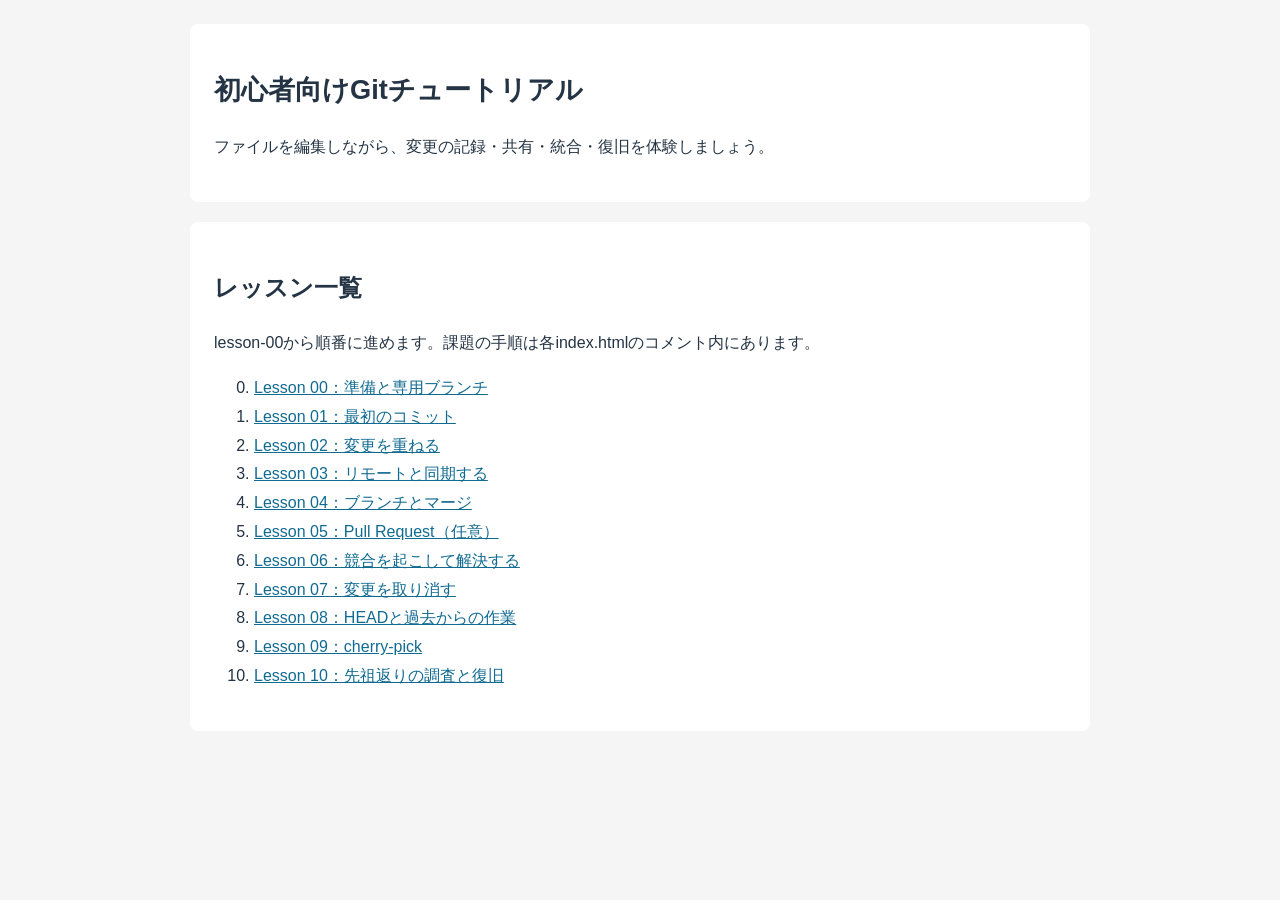
==== index.html @ 52aa2a55 "[feat] 残りの課題を追加" ====
<!DOCTYPE html>
<html lang="ja">
<head>
  <meta charset="UTF-8">
  <meta name="viewport" content="width=device-width, initial-scale=1.0">
  <title>初心者向けGitチュートリアル</title>
  <link rel="stylesheet" href="assets/css/style.css">
</head>
<body>
  <header><h1>初心者向けGitチュートリアル</h1><p>ファイルを編集しながら、変更の記録・共有・統合・復旧を体験しましょう。</p></header>
  <main><h2>レッスン一覧</h2><p>lesson-00から順番に進めます。課題の手順は各index.htmlのコメント内にあります。</p><ol start="0">
      <li><a href="lesson-00/index.html">Lesson 00：準備と専用ブランチ</a></li>
      <li><a href="lesson-01/index.html">Lesson 01：最初のコミット</a></li>
      <li><a href="lesson-02/index.html">Lesson 02：変更を重ねる</a></li>
      <li><a href="lesson-03/index.html">Lesson 03：リモートと同期する</a></li>
      <li><a href="lesson-04/index.html">Lesson 04：ブランチとマージ</a></li>
      <li><a href="lesson-05/index.html">Lesson 05：Pull Request（任意）</a></li>
      <li><a href="lesson-06/index.html">Lesson 06：競合を起こして解決する</a></li>
      <li><a href="lesson-07/index.html">Lesson 07：変更を取り消す</a></li>
      <li><a href="lesson-08/index.html">Lesson 08：HEADと過去からの作業</a></li>
      <li><a href="lesson-09/index.html">Lesson 09：cherry-pick</a></li>
      <li><a href="lesson-10/index.html">Lesson 10：先祖返りの調査と復旧</a></li>
  </ol></main>
</body>
</html>
---- assets/css/style.css ----
html { font-family: sans-serif; line-height: 1.8; color: #243444; background: #f5f5f5; }
body { max-width: 900px; margin: auto; padding: 24px; }
header, main, nav { background: white; padding: 24px; margin-bottom: 20px; border-radius: 8px; }
h1 { font-size: 1.7rem; }
section { padding: 16px; border-left: 4px solid #2a9d8f; }
a { color: #116b91; }
nav { display: flex; flex-wrap: wrap; gap: 24px; }
code { overflow-wrap: anywhere; }
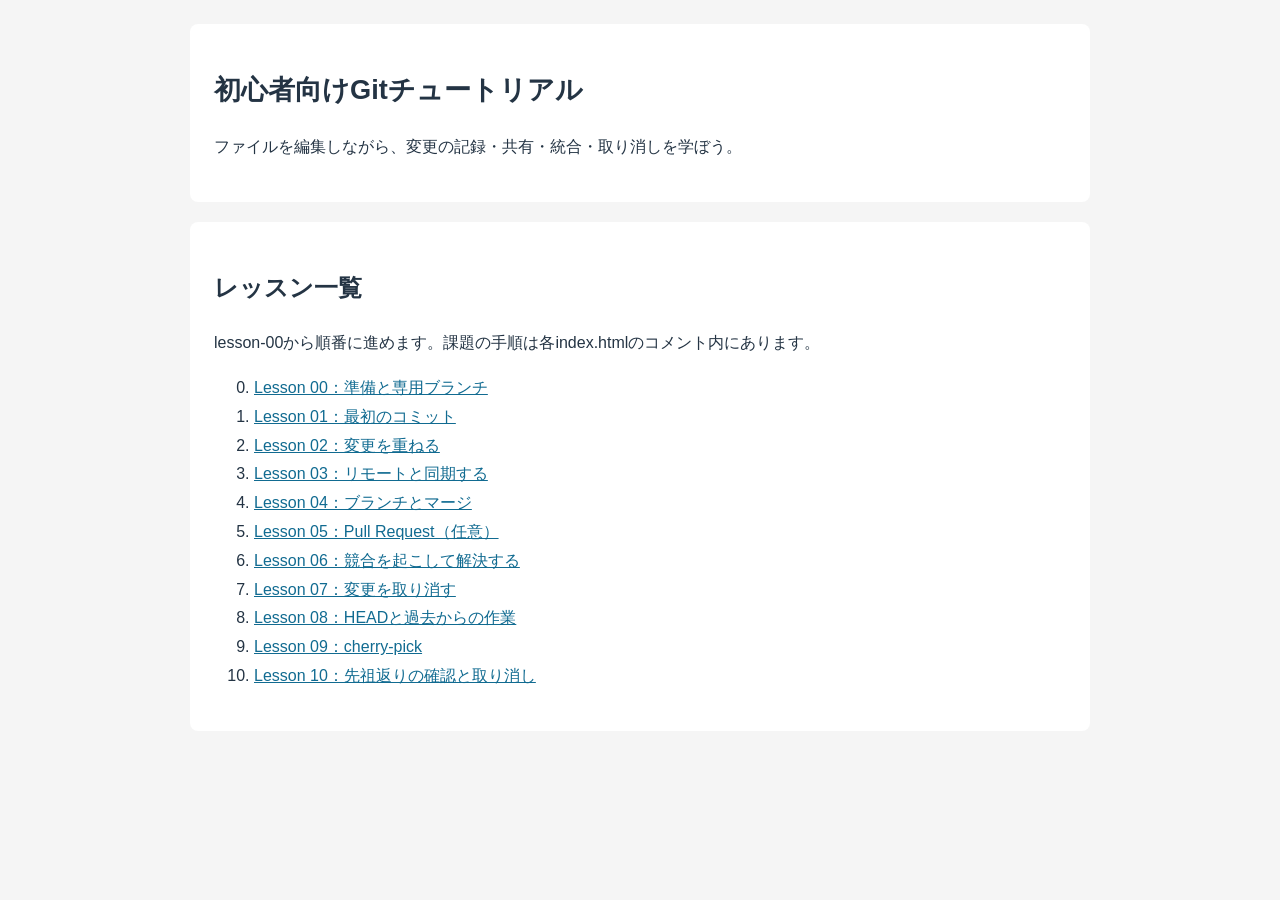
==== commit 8f880572: "feat:修正" ====
--- a/index.html
+++ b/index.html
@@ -7,7 +7,7 @@
   <link rel="stylesheet" href="assets/css/style.css">
 </head>
 <body>
-  <header><h1>初心者向けGitチュートリアル</h1><p>ファイルを編集しながら、変更の記録・共有・統合・復旧を体験しましょう。</p></header>
+  <header><h1>初心者向けGitチュートリアル</h1><p>ファイルを編集しながら、変更の記録・共有・統合・取り消しを学ぼう。</p></header>
   <main><h2>レッスン一覧</h2><p>lesson-00から順番に進めます。課題の手順は各index.htmlのコメント内にあります。</p><ol start="0">
       <li><a href="lesson-00/index.html">Lesson 00：準備と専用ブランチ</a></li>
       <li><a href="lesson-01/index.html">Lesson 01：最初のコミット</a></li>
@@ -19,7 +19,7 @@
       <li><a href="lesson-07/index.html">Lesson 07：変更を取り消す</a></li>
       <li><a href="lesson-08/index.html">Lesson 08：HEADと過去からの作業</a></li>
       <li><a href="lesson-09/index.html">Lesson 09：cherry-pick</a></li>
-      <li><a href="lesson-10/index.html">Lesson 10：先祖返りの調査と復旧</a></li>
+      <li><a href="lesson-10/index.html">Lesson 10：先祖返りの確認と取り消し</a></li>
   </ol></main>
 </body>
 </html>
